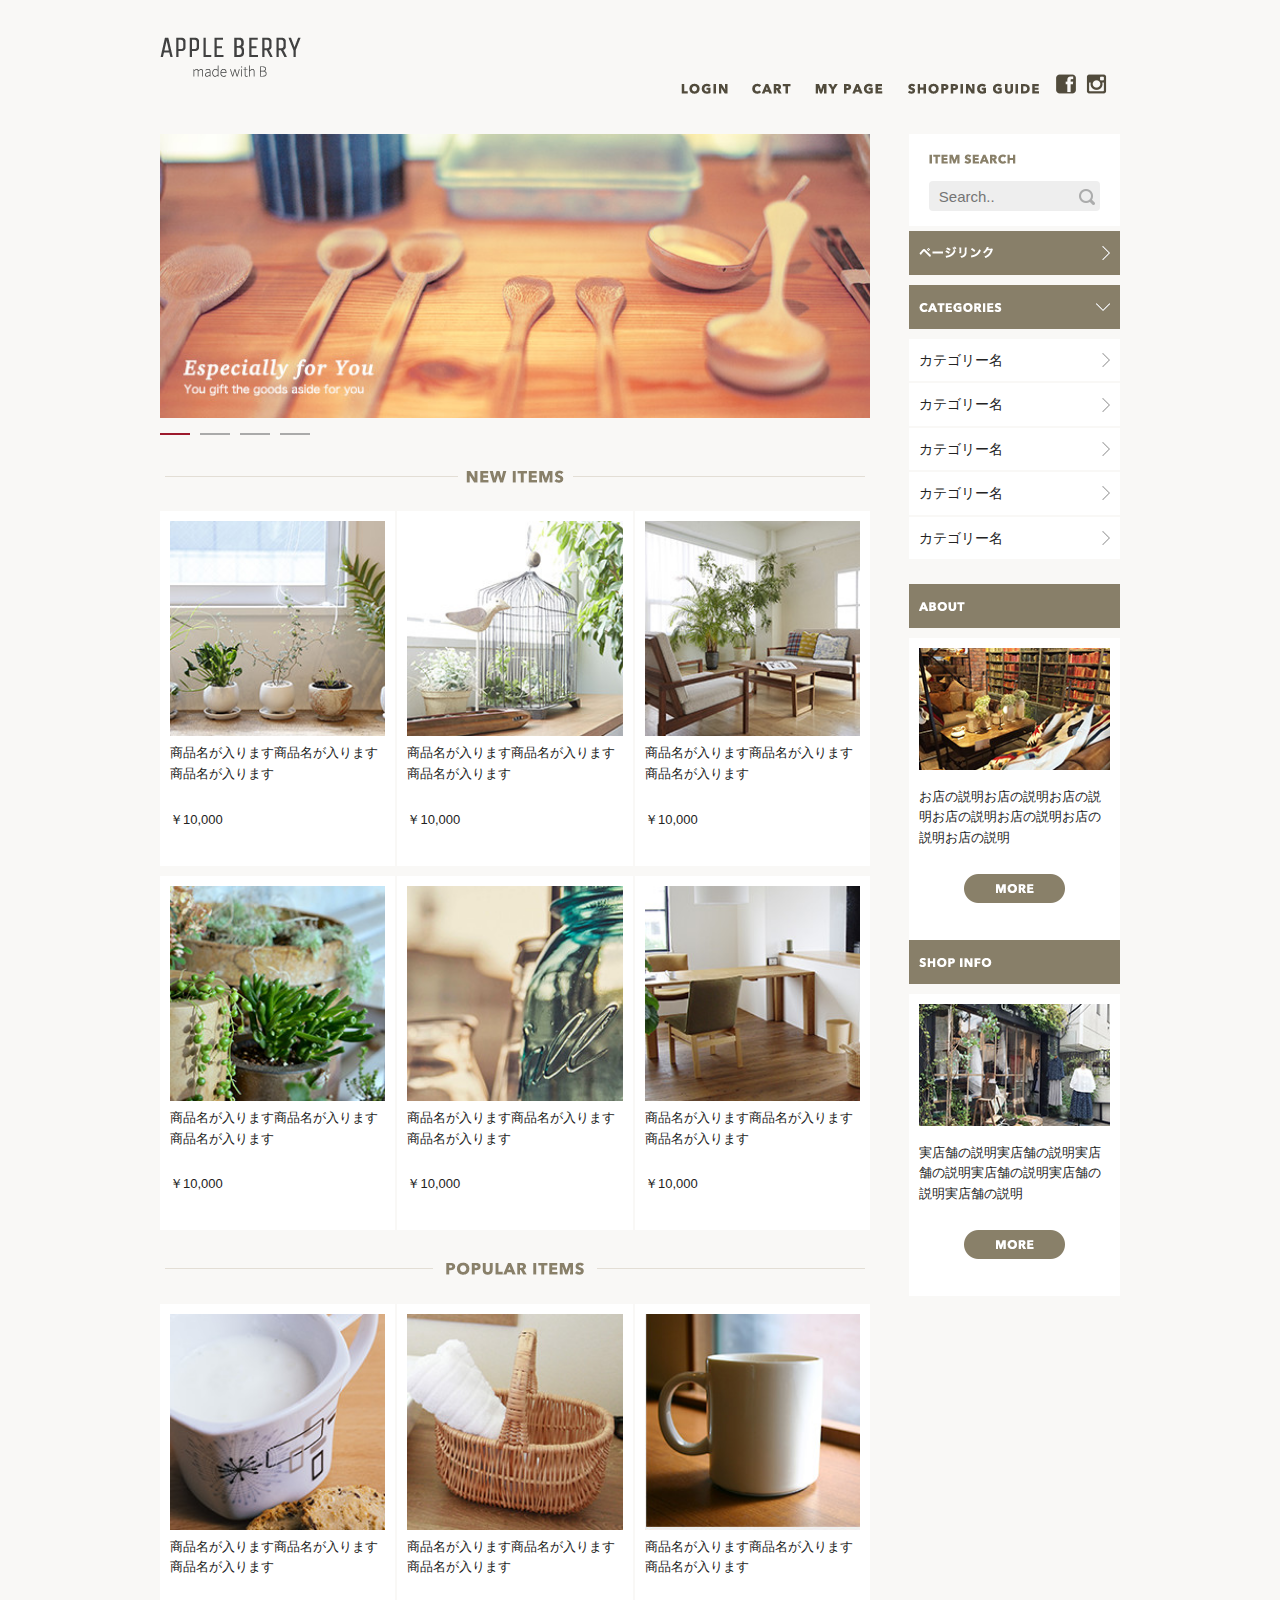
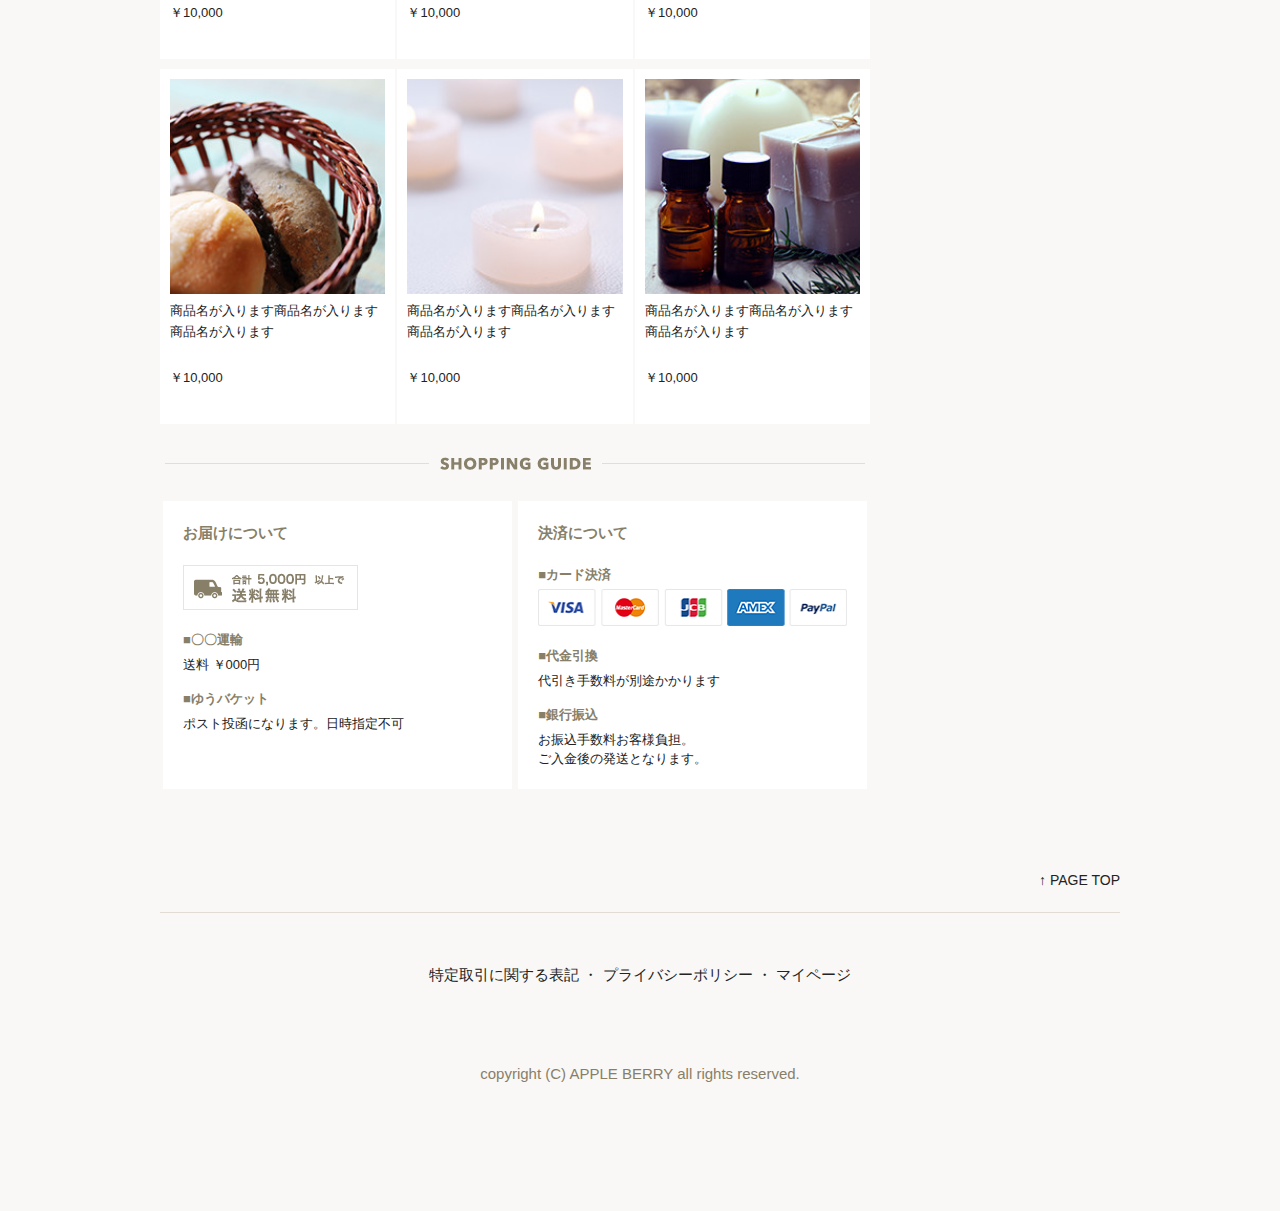
==== index.html @ 3ed75cf3 "first commit" ====
<!DOCTYPE html>
<html lang="ja">
<head>

  <!-- Basic Page Needs
  –––––––––––––––––––––––––––––––––––––––––––––––––– -->
  <meta charset="utf-8">
  <title>APPLE BERRY</title>
  <meta name="description" content="">
  <meta name="author" content="">

  <!-- Mobile Specific Metas
  –––––––––––––––––––––––––––––––––––––––––––––––––– -->
  <meta name="viewport" content="width=device-width, initial-scale=1">

  <!-- CSS
  –––––––––––––––––––––––––––––––––––––––––––––––––– -->
  <link rel="stylesheet" href="css/normalize.css">
  <link rel="stylesheet" href="css/skeleton.css">
  <link rel="stylesheet" href="css/style9.css">
  
  <!-- Owl Carousel CSS -->
  <link rel="stylesheet" href="owlcarousel/assets/owl.carousel.min.css">
  <link rel="stylesheet" href="owlcarousel/assets/owl.theme.default.min.css">

  <!-- Favicon
  –––––––––––––––––––––––––––––––––––––––––––––––––– -->
  <link rel="icon" type="image/png" href="images/favicon.png">
  
  <!-- jQuery
  –––––––––––––––––––––––––––––––––––––––––––––––––– -->
  <script type="text/javascript" src="https://ajax.googleapis.com/ajax/libs/jquery/1.10.2/jquery.min.js"></script>


  <!-- Owl Carousel JS
  –––––––––––––––––––––––––––––––––––––––––––––––––– -->
  <script src="owlcarousel/owl.carousel.min.js"></script>
  
  <script src="test-carousel.js"></script>
  

</head>
<body>

  <!-- ヘッダー部分
  –––––––––––––––––––––––––––––––––––––––––––––––––– -->
<header>
  <div id="header_in" class="container">
     <div class="row">
      
        <div class="six columns logo"> <!--ロゴ部分-->
           <h1><a href="index.html" name="pagetop"><img class="u-max-full-width" src="images/top/logo.png" alt="Apple Berry" srcset="images/top/logo@2x.png 2x" /></a></h1>
        </div>
      
        <div class="six columns navi"> <!--メニュー(SP,PC表示別)-->
           <div class="sp_navi">
              <img id="facebook" class="u-max-full-width" src="./images/top_sp/fb.png" alt="sp_navi" srcset="./images/top_sp/fb@2x.png 2x" />
              <img id="insta" class="u-max-full-width" src="./images/top_sp/insta.png" alt="sp_navi" srcset="./images/top_sp/insta@2x.png 2x" />
              <img id="sp_navi_btn" class="u-max-full-width" src="./images/top_sp/menu_icon.png" alt="sp_navi" srcset="./images/top_sp/menu_icon@2x.png 2x" />

              <ul class="sp_navi_li">
                <li><a href="">LOGIN</a></li>
                <li><a href="">CART</a></li>
                <li><a href="">MY PAGE</a></li>
                <li><a href="">SHOPPING GUIDE</a></li>
              </ul>
              
           </div>
        
           <div class="pc_navi">

              <ul class="pc_navi_li">
                <li><a href=""><img src="./images/top/menu_login.png" alt="login"></a></li>
                <li><a href=""><img src="./images/top/menu_cart.png" alt="cart"></a></li>
                <li><a href=""><img src="./images/top/menu_mypage.png" alt="mypage"></a></li>
                <li><a href=""><img src="./images/top/menu_guide.png" alt="shopping guide"></a></li>
                <li class="icons"><a href=""><img src="./images/top/facebook.png" alt="facebook"></a></li>
                <li class="icons"><a href=""><img src="./images/top/insta.png" alt="insta"></a></li>
              </ul>
          
           </div>
        </div>
        
     </div>
  </div>
</header>

  <!-- メイン部分 コンテンツ（左側）
  –––––––––––––––––––––––––––––––––––––––––––––––––– -->  
<div id="contents"> 
    <div class="container">
        <div class="row">
      
           <div id="main" class="nine columns"> 
      
              <div class="eyecatch_area owl-carousel owl-theme"> <!--アイキャッチ-->
              
                 <div><img src="./images/top/ca_banner.jpg" alt="eyecatch"></div>
                 <div><img src="./images/top/ca_banner.jpg" alt="eyecatch"></div>
                 <div><img src="./images/top/ca_banner.jpg" alt="eyecatch"></div>
                 <div><img src="./images/top/ca_banner.jpg" alt="eyecatch"></div>
                
              </div> <!--アイキャッチここまで-->
        
              <div class="new-items"> <!--新着商品-->
                
                <div class="contents-title">
                       
                       <div class="sp_contents-title">
                          <img src="./images/top_sp/title_newitems.png"
                               srcset="./images/top_sp/title_new_item.png 1x, ./images/top_sp/title_new_item@2x.png 2x" alt='new items'>
                       </div>
                       
                       <div class="pc_contents-title">
                          <img src="./images/top/title_newitems.png" alt="new items">
                       </div>
                       
                </div> 
                
                <ul class="products_list">
                  
                   <li class="each_product">
                      <a href=""><img src="./images/top/item_01.jpg" alt="product image"></a>
                      <p class="product_name">商品名が入ります商品名が入ります商品名が入ります</p>
                      <p class="prize">￥10,000</p>
                   </li>   
                
                   <li class="each_product">
                      <a href=""><img src="./images/top/item_02.jpg" alt="product image"></a>
                      <p class="product_name">商品名が入ります商品名が入ります商品名が入ります</p>
                      <p class="prize">￥10,000</p>
                   </li>
                   
                   <li class="each_product">
                      <a href=""><img src="./images/top/item_03.jpg" alt="product image"></a>
                      <p class="product_name">商品名が入ります商品名が入ります商品名が入ります</p>
                      <p class="prize">￥10,000</p>
                   </li>   
                
                   <li class="each_product">
                      <a href=""><img src="./images/top/item_04.jpg" alt="product image"></a>
                      <p class="product_name">商品名が入ります商品名が入ります商品名が入ります</p>
                      <p class="prize">￥10,000</p>
                   </li>
                   
                   <li class="each_product">
                      <a href=""><img src="./images/top/item_05.jpg" alt="product image"></a>
                      <p class="product_name">商品名が入ります商品名が入ります商品名が入ります</p>
                      <p class="prize">￥10,000</p>
                   </li>   
                
                   <li class="each_product">
                      <a href=""><img src="./images/top/item_06.jpg" alt="product image"></a>
                      <p class="product_name">商品名が入ります商品名が入ります商品名が入ります</p>
                      <p class="prize">￥10,000</p>
                   </li>      
                 
                </ul> <!--products_list-->
               
              </div> <!--新着商品ここまで-->
              
        
              <div class="popular-items"> <!--人気商品-->
              
                <div class="contents-title">
                       
                       <div class="sp_contents-title">
                          <img src="./images/top_sp/title_popular.png"
                               srcset="./images/top_sp/title_popular.png 1x, ./images/top_sp/title_popular@2x.png 2x" alt="popular items">
                       </div>
                       
                       <div class="pc_contents-title">
                          <img src="./images/top/title_popular.png" alt="popular items">
                       </div>
                       
                </div> 
              
                <ul class="products_list">
                  
                   <li class="each_product">
                      <a href=""><img src="./images/top/item_07.jpg" alt="product image"></a>
                      <p class="product_name">商品名が入ります商品名が入ります商品名が入ります</p>
                      <p class="prize">￥10,000</p>
                   </li>   
                
                   <li class="each_product">
                      <a href=""><img src="./images/top/item_08.jpg" alt="product image"></a>
                      <p class="product_name">商品名が入ります商品名が入ります商品名が入ります</p>
                      <p class="prize">￥10,000</p>
                   </li>
                   
                   <li class="each_product">
                      <a href=""><img src="./images/top/item_09.jpg" alt="product image"></a>
                      <p class="product_name">商品名が入ります商品名が入ります商品名が入ります</p>
                      <p class="prize">￥10,000</p>
                   </li>   
                
                   <li class="each_product">
                      <a href=""><img src="./images/top/item_10.jpg" alt="product image"></a>
                      <p class="product_name">商品名が入ります商品名が入ります商品名が入ります</p>
                      <p class="prize">￥10,000</p>
                   </li>
                   
                   <li class="each_product">
                      <a href=""><img src="./images/top/item_11.jpg" alt="product image"></a>
                      <p class="product_name">商品名が入ります商品名が入ります商品名が入ります</p>
                      <p class="prize">￥10,000</p>
                   </li>   
                
                   <li class="each_product">
                      <a href=""><img src="./images/top/item_12.jpg" alt="product image"></a>
                      <p class="product_name">商品名が入ります商品名が入ります商品名が入ります</p>
                      <p class="prize">￥10,000</p>
                   </li>      
                 
                </ul> <!--products_list-->
               
              </div> <!--人気商品ここまで-->
        
             
              <div class="shopping-guide"> <!--ショッピングガイド-->
              
                 <div class="contents-title">
                       
                       <div class="sp_contents-title">
                          <img src="./images/top_sp/title_guide.png"
                               srcset="./images/top_sp/title_guide.png 1x, ./images/top_sp/title_guide@2x.png 2x" alt="shopping guide">
                       </div>
                       
                       <div class="pc_contents-title">
                          <img src="./images/top/title_guide.png" alt="shopping guide">
                       </div>
                      
                 </div> 
        
                 <div class="guide-box"> 
                
                    <div class="guide-box-item">
                       <h6>お届けについて</h6>
                       <p><img src="./images/top/otodoke_banner.png" alt="合計5000円以上で送料無料"></p>
                       <p class="font-color">■〇〇運輸</p>
                       <p>送料 ￥000円</p>
                       <p class="font-color">■ゆうバケット</p>
                       <p>ポスト投函になります。日時指定不可</p>
                    </div>
                    
                    <div class="guide-box-item">
                       <h6>決済について</h6>
                       <p class="font-color">■カード決済</p>
                       <p><img src="./images/top/cards.png" alt="使用できるカード"></p>
                       <p class="font-color">■代金引換</p>
                       <p>代引き手数料が別途かかります</p>
                       <p class="font-color">■銀行振込</p>
                       <p>お振込手数料お客様負担。<br>ご入金後の発送となります。</p>
                    </div>
                 
                 </div> <!--guide-box-->
                 
              </div> <!--ショッピングガイドここまで-->
          
           </div> <!--div id="main-contents" class="nine columns"ここまで
 
 
   <!-- メイン部分 サイドメニュー（右側）
  –––––––––––––––––���––––––––––––––––––––––––––––––– -->  
  
           <div id="sidebar" class="three columns"> <!--サイドメニュー(右側)-->
           
              <div class="item-search"> <!--検索欄-->
              
                <div class="sp_search">
                    <form action="cgi-bin/example.cgi" method="post">
                      <input type="search" name="search" placeholder="Search.." >
                      <input type="image" alt="検索" width="16" height="16" src="./images/top/search_icon.png" />
                    </form>
                </div>
                
                <div class="pc_search">
                    <img class="itemsearch" src="./images/top/itemserch.png" alt="item search">
                    <form action="cgi-bin/example.cgi" method="post">
                      <input type="search" name="search" placeholder="Search..">
                      <input type="image" alt="検索" width="16" height="16" src="./images/top/search_icon.png" />
                    </form>
                </div>
                
              </div> <!--検索欄ここまで-->
              
              
              <div class="side-nav"> <!--サイドナビゲーション-->
              
                <div class="sidebar_title pagelink">
                   <img src="./images/top/pagelink.png" alt="page link">
                </div>
                
                <div class="sidebar_title categories">
                   <img src="./images/top/categories.png" alt="categories">
                </div>
                
                <ul class="categories-list">
                  <li class="each_categories">
                     <a href="">カテゴリー名</a>
                  </li>
                  <li class="each_categories">
                     <a href="">カテゴリー名</a>
                  </li>
                  <li class="each_categories">
                     <a href="">カテゴリー名</a>
                  </li>
                  <li class="each_categories">
                     <a href="">カテゴリー名</a>
                  </li>
                  <li class="each_categories">
                     <a href="">カテゴリー名</a>
                  </li>
                </ul>
              
              </div> <!--サイドナビゲーションここまで-->
              
              <div class="introduction"> <!--ショップ紹介エリア-->
              
                    <div class="sidebar_title">
                       <img src="./images/top/about.png" alt="about shop">
                    </div>
                    
                    <div class="introbox"> 
                       <div class="introbox-child">
                         <img src="./images/top/about_img.jpg" alt="about shop photo">
                       </div>
                    
                       <div class="introbox-child">
                         <p>お店の説明お店の説明お店の説明お店の説明お店の説明お店の説明お店の説明</p>
                         <a href=""><img src="./images/top/more_btn.png" alt="more"></a>
                       </div>
                    </div>
                 
                    <div class="sidebar_title">
                       <img src="./images/top/shop_info.png" alt="shop infomation">
                    </div>
                    
                    <div class="introbox"> 
                       <div class="introbox-child">
                          <img src="./images/top/shopinfo_img.jpg" alt="shop infomation photo">
                       </div>
                       
                       <div class="introbox-child">  
                          <p>実店舗の説明実店舗の説明実店舗の説明実店舗の説明実店舗の説明実店舗の説明</p>
                          <a href=""><img src="./images/top/more_btn.png" alt="more"></a>
                       </div>
                    </div> 
              
              </div> <!--ショップ紹介エリアここまで-->
              
           </div> <!--サイドメニューここまで-->
      
        </div>
    </div>
</div> <!--#contentsここまで-->


  <!-- TOPへ戻るリンク
  –––––––––––––––––––––––––––––––––––––––––––––––––– -->

<div id="return-top">
   <div class="container">
        <div class="row">

              <a href="index.html#pagetop">↑ PAGE TOP</a> 
        
        </div>
    </div>
</div>


  <!-- フッター部分
  –––––––––––––––––––––––––––––––––––––––––––––––––– -->

  <footer>

     <div class="container">
        <div class="row">

           <div class="twelve columns footer-area">
               <div class="footer-text">
                  <p><a href="">特定取引に関する表記</a> ・ <a href="">プライバシーポリシー</a> ・ <a href="">マイページ</a></p>
               </div>
              <p class="copy">copyright (C) APPLE BERRY all rights reserved.</p>
           </div>
        
        </div>
     </div>
     
  </footer>


  <!-- SP版 ヘッダーナビのToggleアニメーション
  –––––––––––––––––––––––––––––––––––––––––––––––––– -->
<script>  
  $(function(){
    $(document).ready(function(){
       $("#sp_navi_btn").click(function(){
          $(".sp_navi_li").slideToggle();
       });
    });
  });
</script>
</body>
</html>
---- css/skeleton.css ----
/*
* Skeleton V2.0.4
* Copyright 2014, Dave Gamache
* www.getskeleton.com
* Free to use under the MIT license.
* http://www.opensource.org/licenses/mit-license.php
* 12/29/2014
*/


/* Table of contents
––––––––––––––––––––––––––––––––––––––––––––––––––
- Grid
- Base Styles
- Typography
- Links
- Buttons
- Forms
- Lists
- Code
- Tables
- Spacing
- Utilities
- Clearing
- Media Queries
*/


/* Grid
–––––––––––––––––––––––––––––––––––––––––––––––––– */
.container {
  position: relative;
  width: 100%;
  max-width: 960px;
  margin: 0 auto;
  padding: 0 20px;
  box-sizing: border-box; }
.column,
.columns {
  width: 100%;
  float: left;
  box-sizing: border-box; }

/* For devices larger than 400px */
@media (min-width: 400px) {
  .container {
    width: 85%;
    padding: 0; }
}

/* For devices larger than 550px */
@media (min-width: 550px) {
  .container {
    width: 80%; }
  .column,
  .columns {
    margin-left: 4%; }
  .column:first-child,
  .columns:first-child {
    margin-left: 0; }

  .one.column,
  .one.columns                    { width: 4.66666666667%; }
  .two.columns                    { width: 13.3333333333%; }
  .three.columns                  { width: 22%;            }
  .four.columns                   { width: 30.6666666667%; }
  .five.columns                   { width: 39.3333333333%; }
  .six.columns                    { width: 48%;            }
  .seven.columns                  { width: 56.6666666667%; }
  .eight.columns                  { width: 65.3333333333%; }
  .nine.columns                   { width: 74.0%;          }
  .ten.columns                    { width: 82.6666666667%; }
  .eleven.columns                 { width: 91.3333333333%; }
  .twelve.columns                 { width: 100%; margin-left: 0; }

  .one-third.column               { width: 30.6666666667%; }
  .two-thirds.column              { width: 65.3333333333%; }

  .one-half.column                { width: 48%; }

  /* Offsets */
  .offset-by-one.column,
  .offset-by-one.columns          { margin-left: 8.66666666667%; }
  .offset-by-two.column,
  .offset-by-two.columns          { margin-left: 17.3333333333%; }
  .offset-by-three.column,
  .offset-by-three.columns        { margin-left: 26%;            }
  .offset-by-four.column,
  .offset-by-four.columns         { margin-left: 34.6666666667%; }
  .offset-by-five.column,
  .offset-by-five.columns         { margin-left: 43.3333333333%; }
  .offset-by-six.column,
  .offset-by-six.columns          { margin-left: 52%;            }
  .offset-by-seven.column,
  .offset-by-seven.columns        { margin-left: 60.6666666667%; }
  .offset-by-eight.column,
  .offset-by-eight.columns        { margin-left: 69.3333333333%; }
  .offset-by-nine.column,
  .offset-by-nine.columns         { margin-left: 78.0%;          }
  .offset-by-ten.column,
  .offset-by-ten.columns          { margin-left: 86.6666666667%; }
  .offset-by-eleven.column,
  .offset-by-eleven.columns       { margin-left: 95.3333333333%; }

  .offset-by-one-third.column,
  .offset-by-one-third.columns    { margin-left: 34.6666666667%; }
  .offset-by-two-thirds.column,
  .offset-by-two-thirds.columns   { margin-left: 69.3333333333%; }

  .offset-by-one-half.column,
  .offset-by-one-half.columns     { margin-left: 52%; }

}


/* Base Styles
–––––––––––––––––––––––––––––––––––––––––––––––––– */
/* NOTE
html is set to 62.5% so that all the REM measurements throughout Skeleton
are based on 10px sizing. So basically 1.5rem = 15px :) */
html {
  font-size: 62.5%; }
body {
  font-size: 1.5em; /* currently ems cause chrome bug misinterpreting rems on body element */
  line-height: 1.6;
  font-weight: 400;
  font-family: "Raleway", "HelveticaNeue", "Helvetica Neue", Helvetica, Arial, sans-serif;
  color: #222; }


/* Typography
–––––––––––––––––––––––––––––––––––––––––––––––––– */
h1, h2, h3, h4, h5, h6 {
  margin-top: 0;
  margin-bottom: 2rem;
  font-weight: 300; }
h1 { font-size: 4.0rem; line-height: 1.2;  letter-spacing: -.1rem;}
h2 { font-size: 3.6rem; line-height: 1.25; letter-spacing: -.1rem; }
h3 { font-size: 3.0rem; line-height: 1.3;  letter-spacing: -.1rem; }
h4 { font-size: 2.4rem; line-height: 1.35; letter-spacing: -.08rem; }
h5 { font-size: 1.8rem; line-height: 1.5;  letter-spacing: -.05rem; }
h6 { font-size: 1.5rem; line-height: 1.6;  letter-spacing: 0; }

/* Larger than phablet */
@media (min-width: 550px) {
  h1 { font-size: 5.0rem; }
  h2 { font-size: 4.2rem; }
  h3 { font-size: 3.6rem; }
  h4 { font-size: 3.0rem; }
  h5 { font-size: 2.4rem; }
  h6 { font-size: 1.5rem; }
}

p {
  margin-top: 0; }


/* Links
–––––––––––––––––––––––––––––––––––––––––––––––––– */
a {
  color: #1EAEDB; }
a:hover {
  color: #0FA0CE; }


/* Buttons
–––––––––––––––––––––––––––––––––––––––––––––––––– */
.button,
button,
input[type="submit"],
input[type="reset"],
input[type="button"] {
  display: inline-block;
  height: 38px;
  padding: 0 30px;
  color: #555;
  text-align: center;
  font-size: 11px;
  font-weight: 600;
  line-height: 38px;
  letter-spacing: .1rem;
  text-transform: uppercase;
  text-decoration: none;
  white-space: nowrap;
  background-color: transparent;
  border-radius: 4px;
  border: 1px solid #bbb;
  cursor: pointer;
  box-sizing: border-box; }
.button:hover,
button:hover,
input[type="submit"]:hover,
input[type="reset"]:hover,
input[type="button"]:hover,
.button:focus,
button:focus,
input[type="submit"]:focus,
input[type="reset"]:focus,
input[type="button"]:focus {
  color: #333;
  border-color: #888;
  outline: 0; }
.button.button-primary,
button.button-primary,
input[type="submit"].button-primary,
input[type="reset"].button-primary,
input[type="button"].button-primary {
  color: #FFF;
  background-color: #33C3F0;
  border-color: #33C3F0; }
.button.button-primary:hover,
button.button-primary:hover,
input[type="submit"].button-primary:hover,
input[type="reset"].button-primary:hover,
input[type="button"].button-primary:hover,
.button.button-primary:focus,
button.button-primary:focus,
input[type="submit"].button-primary:focus,
input[type="reset"].button-primary:focus,
input[type="button"].button-primary:focus {
  color: #FFF;
  background-color: #1EAEDB;
  border-color: #1EAEDB; }


/* Forms
–––––––––––––––––––––––––––––––––––––––––––––––––– */
input[type="email"],
input[type="number"],
input[type="search"],
input[type="text"],
input[type="tel"],
input[type="url"],
input[type="password"],
textarea,
select {
  height: 38px;
  padding: 6px 10px; /* The 6px vertically centers text on FF, ignored by Webkit */
  background-color: #fff;
  border: 1px solid #D1D1D1;
  border-radius: 4px;
  box-shadow: none;
  box-sizing: border-box; }
/* Removes awkward default styles on some inputs for iOS */
input[type="email"],
input[type="number"],
input[type="search"],
input[type="text"],
input[type="tel"],
input[type="url"],
input[type="password"],
textarea {
  -webkit-appearance: none;
     -moz-appearance: none;
          appearance: none; }
textarea {
  min-height: 65px;
  padding-top: 6px;
  padding-bottom: 6px; }
input[type="email"]:focus,
input[type="number"]:focus,
input[type="search"]:focus,
input[type="text"]:focus,
input[type="tel"]:focus,
input[type="url"]:focus,
input[type="password"]:focus,
textarea:focus,
select:focus {
  border: 1px solid #33C3F0;
  outline: 0; }
label,
legend {
  display: block;
  margin-bottom: .5rem;
  font-weight: 600; }
fieldset {
  padding: 0;
  border-width: 0; }
input[type="checkbox"],
input[type="radio"] {
  display: inline; }
label > .label-body {
  display: inline-block;
  margin-left: .5rem;
  font-weight: normal; }


/* Lists
–––––––––––––––––––––––––––––––––––––––––––––––––– */
ul {
  list-style: circle inside; }
ol {
  list-style: decimal inside; }
ol, ul {
  padding-left: 0;
  margin-top: 0; }
ul ul,
ul ol,
ol ol,
ol ul {
  margin: 1.5rem 0 1.5rem 3rem;
  font-size: 90%; }
li {
  margin-bottom: 1rem; }


/* Code
–––––––––––––––––––––––––––––––––––––––––––––––––– */
code {
  padding: .2rem .5rem;
  margin: 0 .2rem;
  font-size: 90%;
  white-space: nowrap;
  background: #F1F1F1;
  border: 1px solid #E1E1E1;
  border-radius: 4px; }
pre > code {
  display: block;
  padding: 1rem 1.5rem;
  white-space: pre; }


/* Tables
–––––––––––––––––––––––––––––––––––––––––––––––––– */
th,
td {
  padding: 12px 15px;
  text-align: left;
  border-bottom: 1px solid #E1E1E1; }
th:first-child,
td:first-child {
  padding-left: 0; }
th:last-child,
td:last-child {
  padding-right: 0; }


/* Spacing
–––––––––––––––––––––––––––––––––––––––––––––––––– */
button,
.button {
  margin-bottom: 1rem; }
input,
textarea,
select,
fieldset {
  margin-bottom: 1.5rem; }
pre,
blockquote,
dl,
figure,
table,
p,
ul,
ol,
form {
  margin-bottom: 2.5rem; }


/* Utilities
–––––––––––––––––––––––––––––––––––––––––––––––––– */
.u-full-width {
  width: 100%;
  box-sizing: border-box; }
.u-max-full-width {
  max-width: 100%;
  box-sizing: border-box; }
.u-pull-right {
  float: right; }
.u-pull-left {
  float: left; }


/* Misc
–––––––––––––––––––––––––––––––––––––––––––––––––– */
hr {
  margin-top: 3rem;
  margin-bottom: 3.5rem;
  border-width: 0;
  border-top: 1px solid #E1E1E1; }


/* Clearing
–––––––––––––––––––––––––––––––––––––––––––––––––– */

/* Self Clearing Goodness */
.container:after,
.row:after,
.u-cf {
  content: "";
  display: table;
  clear: both; }


/* Media Queries
–––––––––––––––––––––––––––––––––––––––––––––––––– */
/*
Note: The best way to structure the use of media queries is to create the queries
near the relevant code. For example, if you wanted to change the styles for buttons
on small devices, paste the mobile query code up in the buttons section and style it
there.
*/


/* Larger than mobile */
@media (min-width: 400px) {}

/* Larger than phablet (also point when grid becomes active) */
@media (min-width: 550px) {}

/* Larger than tablet */
@media (min-width: 750px) {}

/* Larger than desktop */
@media (min-width: 1000px) {}

/* Larger than Desktop HD */
@media (min-width: 1200px) {}
---- css/style9.css ----
html {
  font-size: 62.5%;
  background: #f9f8f6;
  color: #232323; }

.uppercase {
  text-transform: uppercase; }

img {
  max-width: 100%;
  height: auto; }

h6 {
  color: #887f69;
  font-weight: bold; }

input {
  margin: 0;
  padding: 0;
  background: none;
  border: none;
  border-radius: 0;
  outline: none;
  -webkit-appearance: none;
  -moz-appearance: none;
  appearance: none; }

header {
  color: #887f69; }
  header #header_in {
    padding-top: 10px;
    padding-bottom: 4px;
    margin-bottom: 20px; }
  header .logo {
    padding-top: 20px; }
  @media (max-width: 550px) {
    header #header_in {
      text-align: center; }
      header #header_in .sp_navi_li {
        width: 180px;
        position: absolute;
        right: 2%;
        border: 1px solid #eee;
        background: white;
        margin: 0;
        padding: 0;
        display: none;
        z-index: 100; }
        header #header_in .sp_navi_li li {
          list-style: none;
          margin: 0;
          padding: 0; }
          header #header_in .sp_navi_li li a {
            display: block;
            padding: 10px 8px;
            border-bottom: 1px solid #eee;
            font-size: 14px;
            font-size: 1.4rem;
            text-decoration: none; } }
  @media (min-width: 551px) {
    header .sp_navi {
      display: none; }
    header .pc_navi_li {
      position: absolute;
      margin-bottom: 0;
      right: 10px;
      bottom: 10px; }
      header .pc_navi_li li {
        display: inline-block;
        margin: 0 10px; }
      header .pc_navi_li .icons {
        margin: 3px; } }
  @media (max-width: 550px) {
    header .pc_navi {
      display: none; } }

#contents #main .contents-title {
  text-align: center;
  padding: 20px 0; }
  @media (max-width: 550px) {
    #contents #main .contents-title .pc_contents-title {
      display: none; } }
  @media (min-width: 551px) {
    #contents #main .contents-title .sp_contents-title {
      display: none; } }
#contents #main .eyecatch_area img {
  max-width: 100%;
  height: auto; }
#contents #main .new-items .products_list, #contents #main .popular-items .products_list, #contents #main .listpage_products_list .products_list, #contents #main .watched-recently-items .products_list {
  display: flex;
  flex-wrap: wrap;
  width: 100%;
  justify-content: space-between;
  margin-bottom: 0; }
  #contents #main .new-items .products_list .each_product, #contents #main .popular-items .products_list .each_product, #contents #main .listpage_products_list .products_list .each_product, #contents #main .watched-recently-items .products_list .each_product {
    box-sizing: border-box;
    list-style: none;
    width: 48.8%;
    background-color: white;
    font-size: 13px;
    font-size: 1.3rem;
    padding: 8px; }
    @media (min-width: 550px) {
      #contents #main .new-items .products_list .each_product, #contents #main .popular-items .products_list .each_product, #contents #main .listpage_products_list .products_list .each_product, #contents #main .watched-recently-items .products_list .each_product {
        width: -webkit-calc((100% - 4px) / 3 );
        width: calc((100% - 4px) / 3 );
        padding: 10px; } }
    #contents #main .new-items .products_list .each_product a img, #contents #main .popular-items .products_list .each_product a img, #contents #main .listpage_products_list .products_list .each_product a img, #contents #main .watched-recently-items .products_list .each_product a img {
      width: 100%;
      height: auto; }
#contents #main .shopping-guide .guide-box {
  display: flex;
  flex-direction: column; }
  #contents #main .shopping-guide .guide-box .guide-box-item {
    box-sizing: border-box;
    background-color: white;
    margin: 3px;
    padding: 20px;
    flex: 1; }
    #contents #main .shopping-guide .guide-box .guide-box-item p {
      font-size: 13px;
      font-size: 1.3rem;
      line-height: 1.5;
      margin-bottom: 0; }
    #contents #main .shopping-guide .guide-box .guide-box-item .font-color {
      color: #887f69;
      font-weight: bold;
      margin: 15px 0 5px; }
    #contents #main .shopping-guide .guide-box .guide-box-item h6 {
      margin-bottom: 20px; }
@media (min-width: 551px) {
  #contents #main .shopping-guide .guide-box {
    flex-direction: row; } }
#contents #main .pankuzu-list {
  background-color: #e8e4da;
  width: 100%;
  height: 30px;
  border-radius: 3px;
  margin-bottom: 10px; }
  #contents #main .pankuzu-list p a {
    color: #887f69;
    font-size: 13px;
    font-size: 1.3rem;
    text-decoration: none;
    padding: 0 5px; }
  #contents #main .pankuzu-list p .go_home {
    background-repeat: no-repeat;
    background-position: left 10px center;
    background-image: url("../images/list/home_icon.png");
    background-size: 12px 11px;
    padding-left: 30px;
    line-height: 30px; }
#contents #main .listpage_image {
  margin-bottom: 10px; }
  @media (max-width: 550px) {
    #contents #main .listpage_image .listpage_image_pc {
      display: none; } }
  @media (min-width: 551px) {
    #contents #main .listpage_image .listpage_image_sp {
      display: none; }
    #contents #main .listpage_image .listpage_image_pc img {
      width: 100%; } }
#contents #main .back_next_btn {
  display: flex;
  justify-content: space-between;
  margin-bottom: 30px; }
  #contents #main .back_next_btn .back_btn, #contents #main .back_next_btn .next_btn {
    background-color: #887f69;
    text-align: center; }
    #contents #main .back_next_btn .back_btn a, #contents #main .back_next_btn .next_btn a {
      display: block;
      font-weight: bold;
      text-decoration: none;
      color: white;
      padding: 10px 30px; }
#contents #main .products_detail {
  background-color: white;
  padding: 20px 0 10px; }
  @media (min-width: 551px) {
    #contents #main .products_detail {
      padding: 40px 60px 60px; } }
  #contents #main .products_detail .products_name {
    padding: 0 0 10px;
    border-bottom: solid 1px #e8e4da; }
    #contents #main .products_detail .products_name h6 {
      color: #000000;
      letter-spacing: 0.2em; }
    #contents #main .products_detail .products_name p {
      color: #a6a6a6;
      font-size: 12px;
      font-size: 1.2rem; }
      @media (min-width: 551px) {
        #contents #main .products_detail .products_name p {
          text-align: right; } }
  #contents #main .products_detail .products_picture {
    display: flex;
    justify-content: space-between;
    flex-direction: column;
    padding: 10px 0;
    width: 100%;
    border-bottom: solid 1px #e8e4da; }
    @media (min-width: 551px) {
      #contents #main .products_detail .products_picture {
        flex-direction: row;
        padding: 20px 0; } }
    #contents #main .products_detail .products_picture .products_picture_main {
      box-sizing: border-box; }
      #contents #main .products_detail .products_picture .products_picture_main img {
        width: 100%; }
      @media (min-width: 551px) {
        #contents #main .products_detail .products_picture .products_picture_main {
          width: 70.3%;
          margin-right: 1.3%; } }
    #contents #main .products_detail .products_picture .products_picture_sub {
      box-sizing: border-box;
      display: flex;
      justify-content: space-between;
      flex-wrap: wrap;
      margin-bottom: 0; }
      @media (min-width: 551px) {
        #contents #main .products_detail .products_picture .products_picture_sub {
          width: 28%; } }
      #contents #main .products_detail .products_picture .products_picture_sub li {
        box-sizing: border-box;
        list-style: none;
        margin: 0;
        width: 18%; }
        @media (min-width: 551px) {
          #contents #main .products_detail .products_picture .products_picture_sub li {
            width: 48%;
            margin-bottom: 3%; }
            #contents #main .products_detail .products_picture .products_picture_sub li img {
              vertical-align: bottom;
              width: 100%; } }
  #contents #main .products_detail .color_size {
    padding: 10px 0; }
    #contents #main .products_detail .color_size table {
      width: 100%;
      margin-bottom: 1rem;
      border-collapse: collapse; }
      #contents #main .products_detail .color_size table td {
        padding: 10px 10px;
        text-align: center;
        color: #887f69;
        font-size: 13px;
        font-size: 1.3rem;
        border: solid 1px #e8e4da; }
        #contents #main .products_detail .color_size table td input[type="checkbox"] {
          width: 6px;
          padding: 0 8px;
          border: solid 1px #e8e4da; }
        #contents #main .products_detail .color_size table td input[type="checkbox"]:checked {
          background-color: #e8e4da; }
    #contents #main .products_detail .color_size .colord-td {
      background-color: #f9f8f6; }
  @media (min-width: 551px) {
    #contents #main .products_detail .order_input_box {
      display: flex;
      border-bottom: solid 1px #e8e4da; } }
  #contents #main .products_detail .order_input_box .prize_and_quantity {
    border-top: solid 1px #e8e4da; }
    @media (min-width: 551px) {
      #contents #main .products_detail .order_input_box .prize_and_quantity {
        width: 55%; } }
    #contents #main .products_detail .order_input_box .prize_and_quantity .prize {
      padding: 20px 0;
      border-bottom: solid 1px #e8e4da; }
      #contents #main .products_detail .order_input_box .prize_and_quantity .prize h6 {
        display: inline-block;
        width: 40%;
        margin-bottom: 0; }
      #contents #main .products_detail .order_input_box .prize_and_quantity .prize .price_yen {
        color: #e80f66;
        font-size: 24px;
        font-size: 2.4rem; }
      #contents #main .products_detail .order_input_box .prize_and_quantity .prize .tax_in {
        color: #000000; }
    #contents #main .products_detail .order_input_box .prize_and_quantity .quantity {
      padding: 15px 0;
      border-bottom: solid 1px #e8e4da;
      display: flex; }
      @media (min-width: 551px) {
        #contents #main .products_detail .order_input_box .prize_and_quantity .quantity {
          border-bottom: 0; } }
      #contents #main .products_detail .order_input_box .prize_and_quantity .quantity h6 {
        display: inline-block;
        width: 40%;
        margin-bottom: 0;
        padding: 8px 0; }
      #contents #main .products_detail .order_input_box .prize_and_quantity .quantity .quantity_form input[type="number"] {
        width: 150px;
        height: 40px;
        border-radius: 0;
        border: solid 1px #e8e4da; }
  #contents #main .products_detail .order_input_box .cart_btn {
    text-align: center;
    padding: 15px 0;
    width: 45%; }
    @media (min-width: 551px) {
      #contents #main .products_detail .order_input_box .cart_btn {
        text-align: right;
        padding: 0; } }
  #contents #main .products_detail .products_explanation_title h6 {
    padding: 10px 0;
    border-bottom: solid 1px #887f69; }
  #contents #main .products_detail .products_explanation_text p {
    font-size: 13px;
    font-size: 1.3rem; }
  #contents #main .products_detail .products_explanation_text table {
    width: 100%;
    border-collapse: collapse; }
    #contents #main .products_detail .products_explanation_text table td {
      padding: 10px 20px;
      color: #887f69;
      font-size: 13px;
      font-size: 1.3rem;
      border: solid 1px #e8e4da; }
    #contents #main .products_detail .products_explanation_text table .colord-td {
      padding: 10px 30px;
      background-color: #f9f8f6;
      white-space: nowrap;
      text-align: center; }
#contents #sidebar .sidebar_title {
  background-color: #887f69;
  display: block;
  margin-bottom: 10px;
  padding: 10px; }
#contents #sidebar .item-search {
  background-color: white;
  padding: 20px;
  margin-bottom: 5px; }
  #contents #sidebar .item-search .sp_search form {
    top: -24px; }
  #contents #sidebar .item-search img {
    margin-bottom: 10px; }
  #contents #sidebar .item-search form {
    position: relative; }
  #contents #sidebar .item-search input[type="image"], #contents #sidebar .item-search input[type="search"] {
    position: absolute;
    background-color: #eeeeee;
    border: none; }
  #contents #sidebar .item-search input[type="search"] {
    z-index: 1;
    width: 100%;
    height: 30px; }
  #contents #sidebar .item-search input[type="image"] {
    z-index: 10;
    right: 5px;
    top: 8px; }
  @media (max-width: 550px) {
    #contents #sidebar .item-search .pc_search {
      display: none; } }
  @media (min-width: 551px) {
    #contents #sidebar .item-search .sp_search {
      display: none; } }
#contents #sidebar .pagelink {
  background-repeat: no-repeat;
  background-position: right 10px center;
  background-image: url("../images/top/next_icon.png");
  background-size: 8px 14px; }
#contents #sidebar .categories {
  background-repeat: no-repeat;
  background-position: right 10px center;
  background-image: url("../images/top/down_icon.png");
  background-size: 14px 8px; }
#contents #sidebar .side-nav .categories-list .each_categories {
  background-color: white;
  list-style: none;
  margin-bottom: 2px; }
  #contents #sidebar .side-nav .categories-list .each_categories a {
    color: #232323;
    font-size: 14px;
    font-size: 1.4rem;
    background-repeat: no-repeat;
    display: block;
    padding: 10px;
    text-decoration: none;
    background-repeat: no-repeat;
    background-position: right 10px center;
    background-image: url("../images/top/next_icon_gray.png");
    background-size: 8px 14px; }
#contents #sidebar .introduction .introbox {
  font-size: 13px;
  font-size: 1.3rem;
  background-color: white;
  padding: 10px;
  display: flex;
  flex-direction: row; }
  #contents #sidebar .introduction .introbox .introbox-child {
    box-sizing: border-box;
    flex: 1;
    padding: 5px; }
@media (min-width: 551px) {
  #contents #sidebar .introduction .introbox {
    flex-direction: column;
    padding: 5px; }
    #contents #sidebar .introduction .introbox .introbox-child a {
      text-align: center;
      display: block;
      margin-bottom: 20px; } }

#return-top {
  margin: 100px 0 20px; }
  #return-top a {
    color: #232323;
    font-size: 14px;
    font-size: 1.4rem;
    position: absolute;
    bottom: 0;
    right: 0;
    text-decoration: none; }

footer .footer-area {
  text-align: center;
  border-top: 1px solid #e2ddd4;
  margin-bottom: 100px; }
  footer .footer-area .footer-text {
    padding: 50px 0; }
    footer .footer-area .footer-text p a {
      color: #232323;
      text-decoration: none; }
  footer .footer-area .copy {
    color: #887f69; }

/*# sourceMappingURL=style9.css.map */
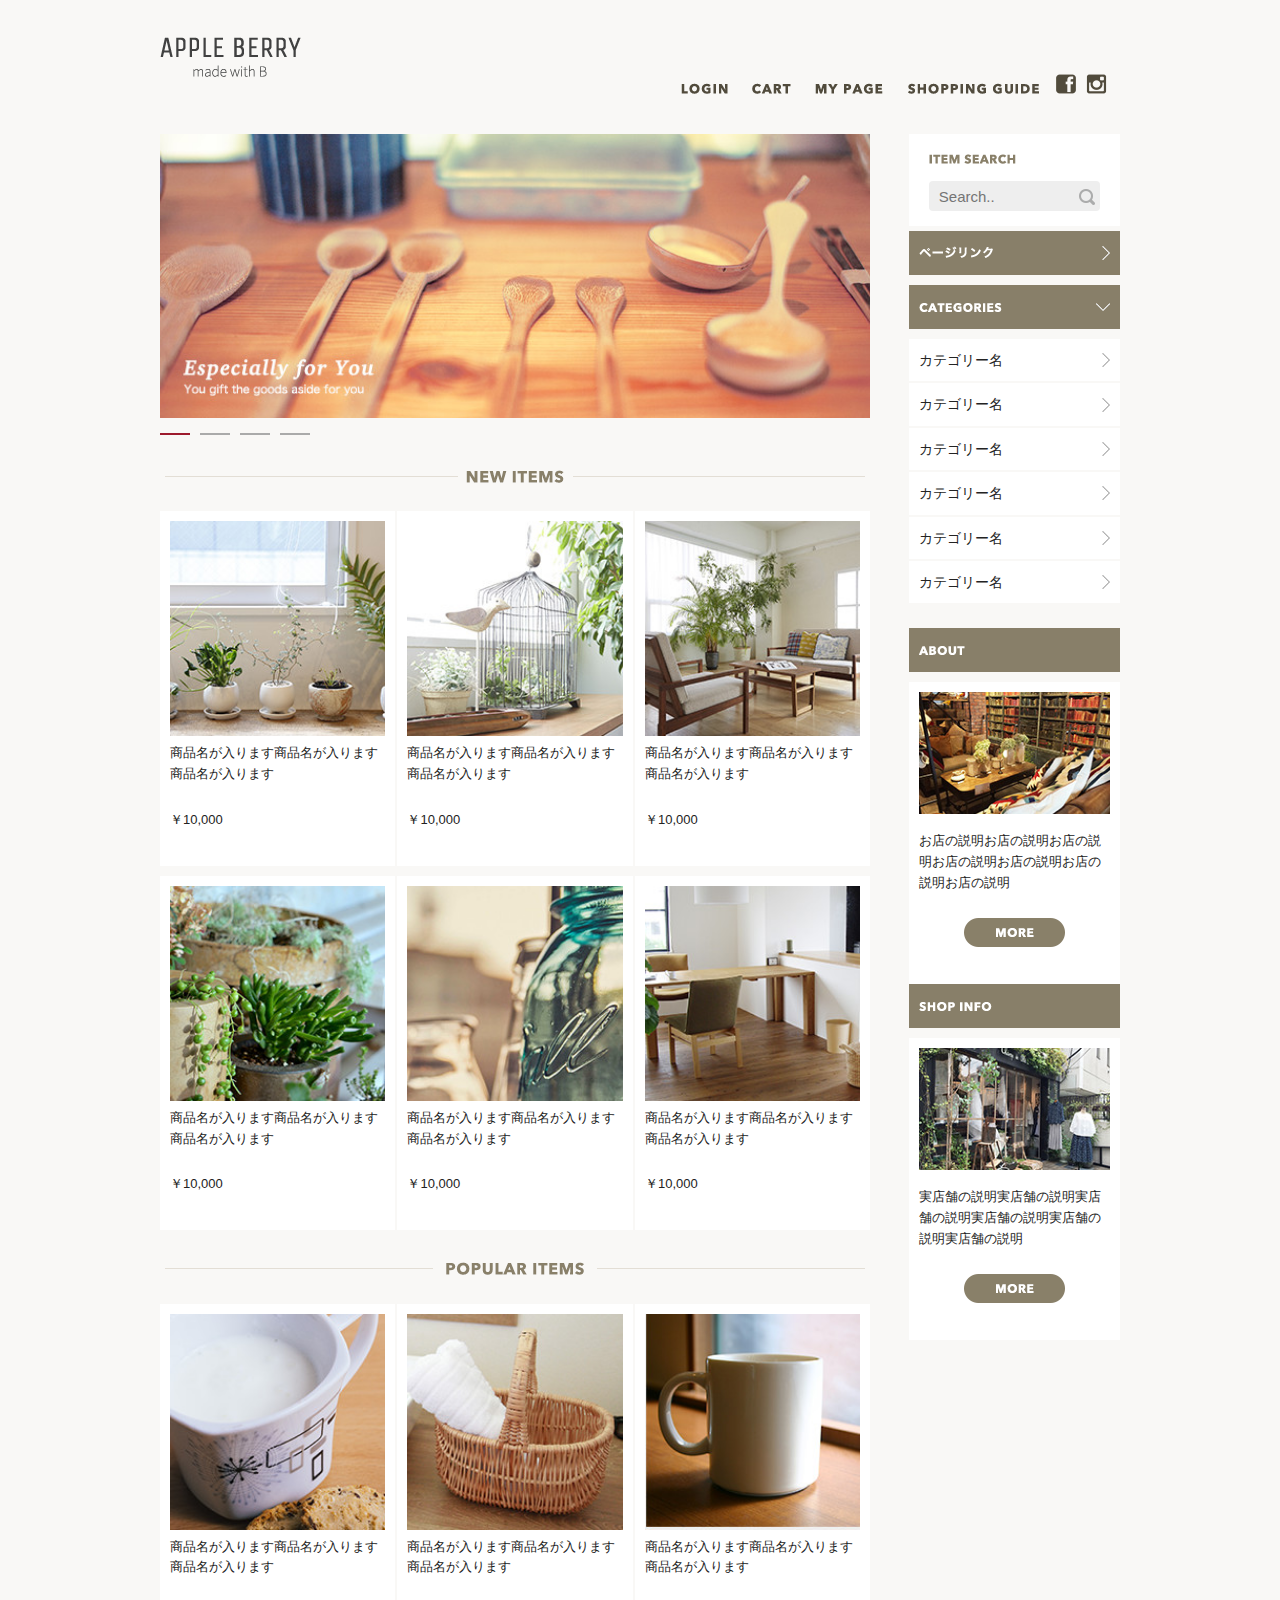
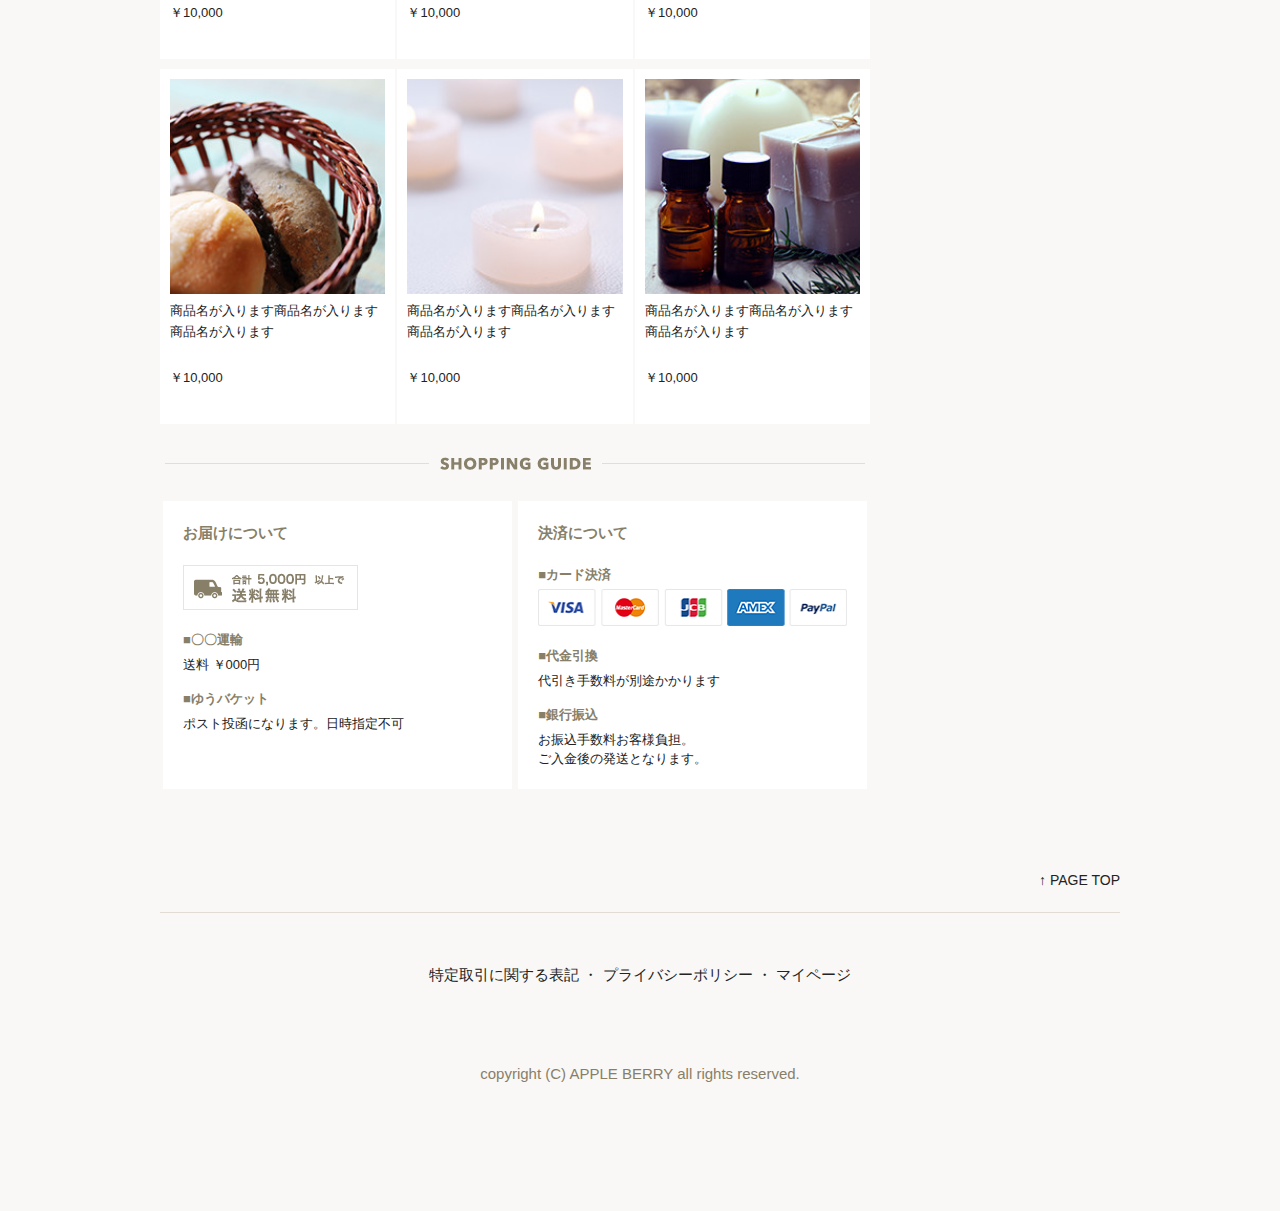
==== commit 1d21e9bb: "commit for resubmit 11.25" ====
--- a/index.html
+++ b/index.html
@@ -312,6 +312,9 @@
                   <li class="each_categories">
                      <a href="">カテゴリー名</a>
                   </li>
+                  <li class="each_categories">
+                     <a href="">カテゴリー名</a>
+                  </li>
                 </ul>
               
               </div> <!--サイドナビゲーションここまで-->
--- a/css/skeleton.css
+++ b/css/skeleton.css
@@ -44,7 +44,7 @@
 /* For devices larger than 400px */
 @media (min-width: 400px) {
   .container {
-    width: 85%;
+    width: 95%;
     padding: 0; }
 }
 
